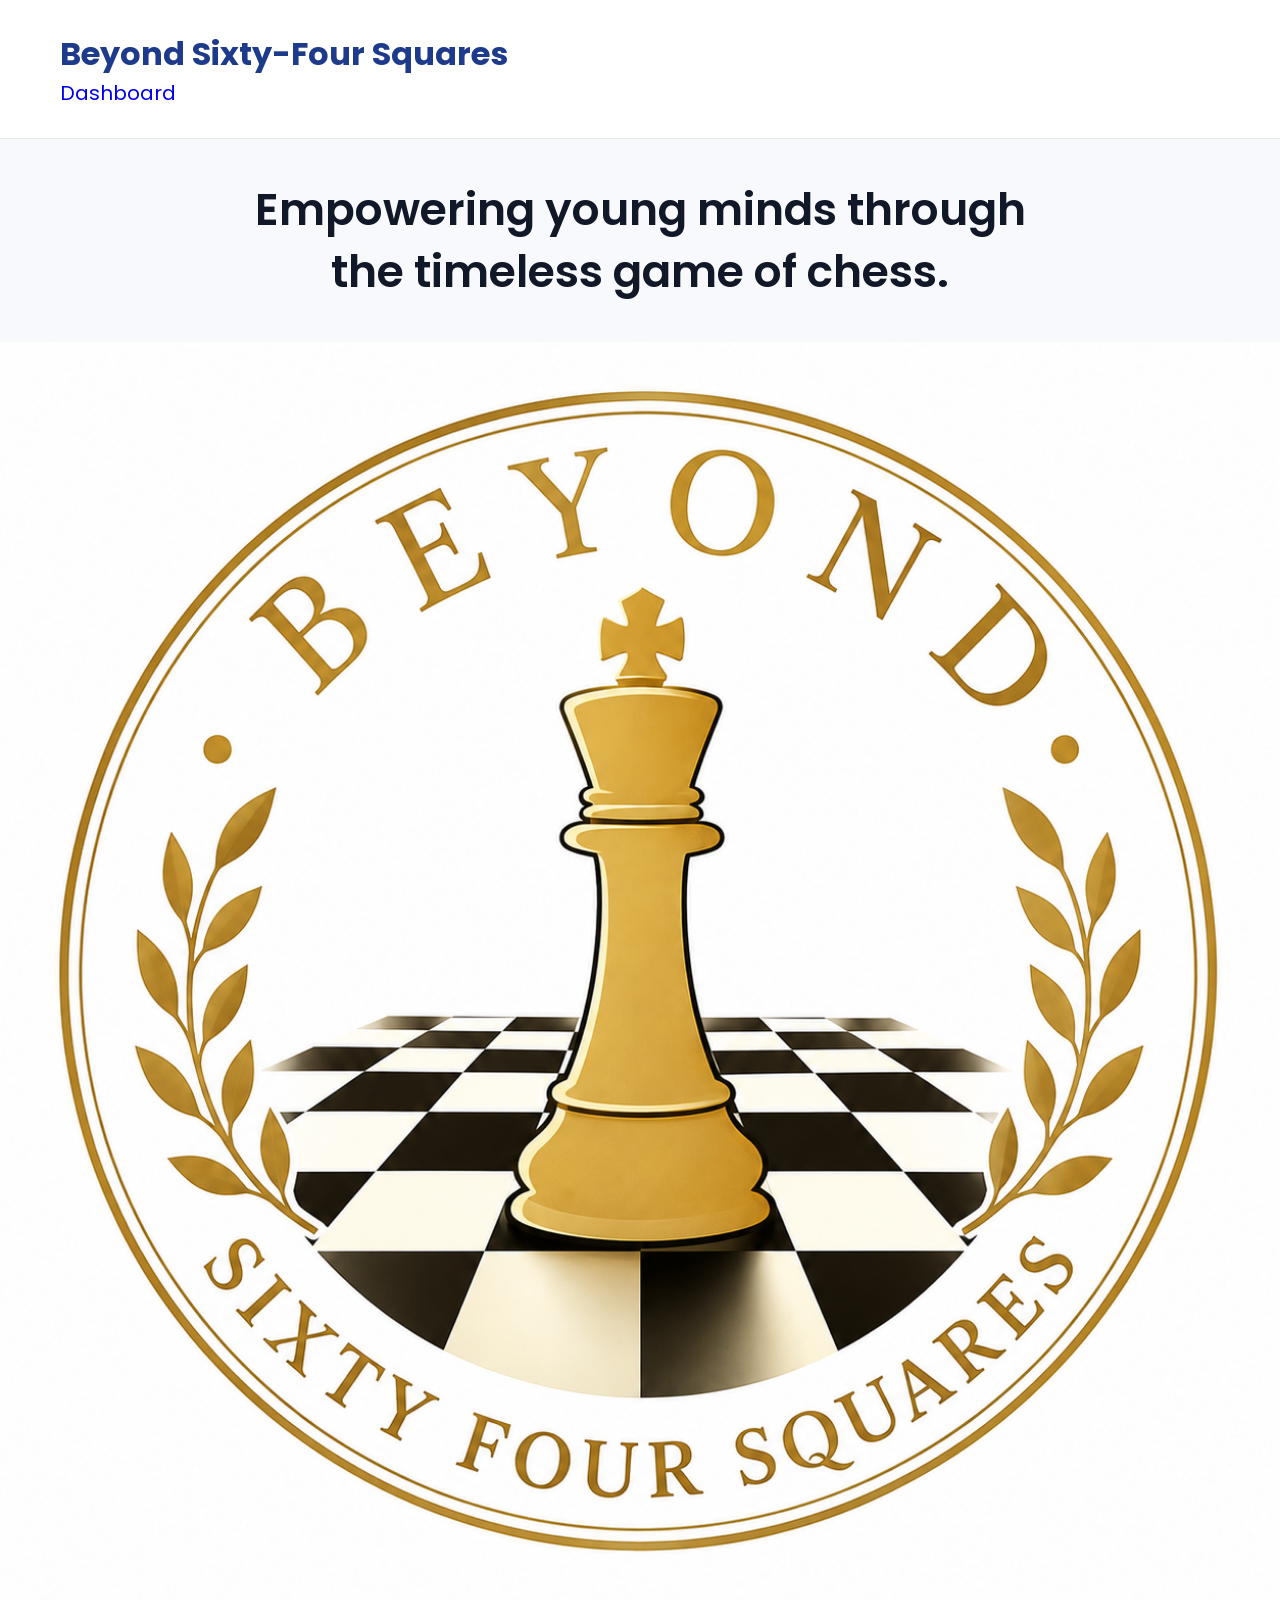
==== index.html @ 9c652033 "Update index.html" ====
<!DOCTYPE html>
<html lang="en">
   
<head>
    <meta charset="UTF-8">
    <meta name="viewport" content="width=device-width, initial-scale=1.0">
    <title>Beyond Sixty-Four Squares</title>
    <link rel="stylesheet" href="style.css">
</head>
<body>
    
   <header>
    <h1>Beyond Sixty-Four Squares</h1>

    <nav>
        <a href="dashboard.html">Dashboard</a>
    </nav>
</header>
   
    <main class="hero">
        <h2>Empowering young minds through the timeless game of chess.</h2>
    </main>

   <img src="Beyond_64_Squares_NEW.png" alt="club_image">
</body>
</html>
---- style.css ----
/* Google Font */
@import url('https://fonts.googleapis.com/css2?family=Poppins:wght@300;400;600;700&display=swap');

*{
    margin:0;
    padding:0;
    box-sizing:border-box;
}

body{
    font-family:'Poppins',sans-serif;
    background:#f8f9fc;
    color:#1f2937;
    height:100vh;
    display:flex;
    flex-direction:column;
}

header{
    padding:30px 60px;
    background:white;
    border-bottom:1px solid #e5e7eb;
}

header h1{
    font-size:2rem;
    font-weight:700;
    color:#1e3a8a;
}

header nav a {
    font-size: 20px;
    text-decoration: none;
}

.hero{
    flex:1;
    display:flex;
    justify-content:center;
    align-items:center;
    text-align:center;
    padding:40px;
}

.hero h2{
    max-width:800px;
    font-size:2.75rem;
    font-weight:600;
    line-height:1.4;
    color:#111827;
}
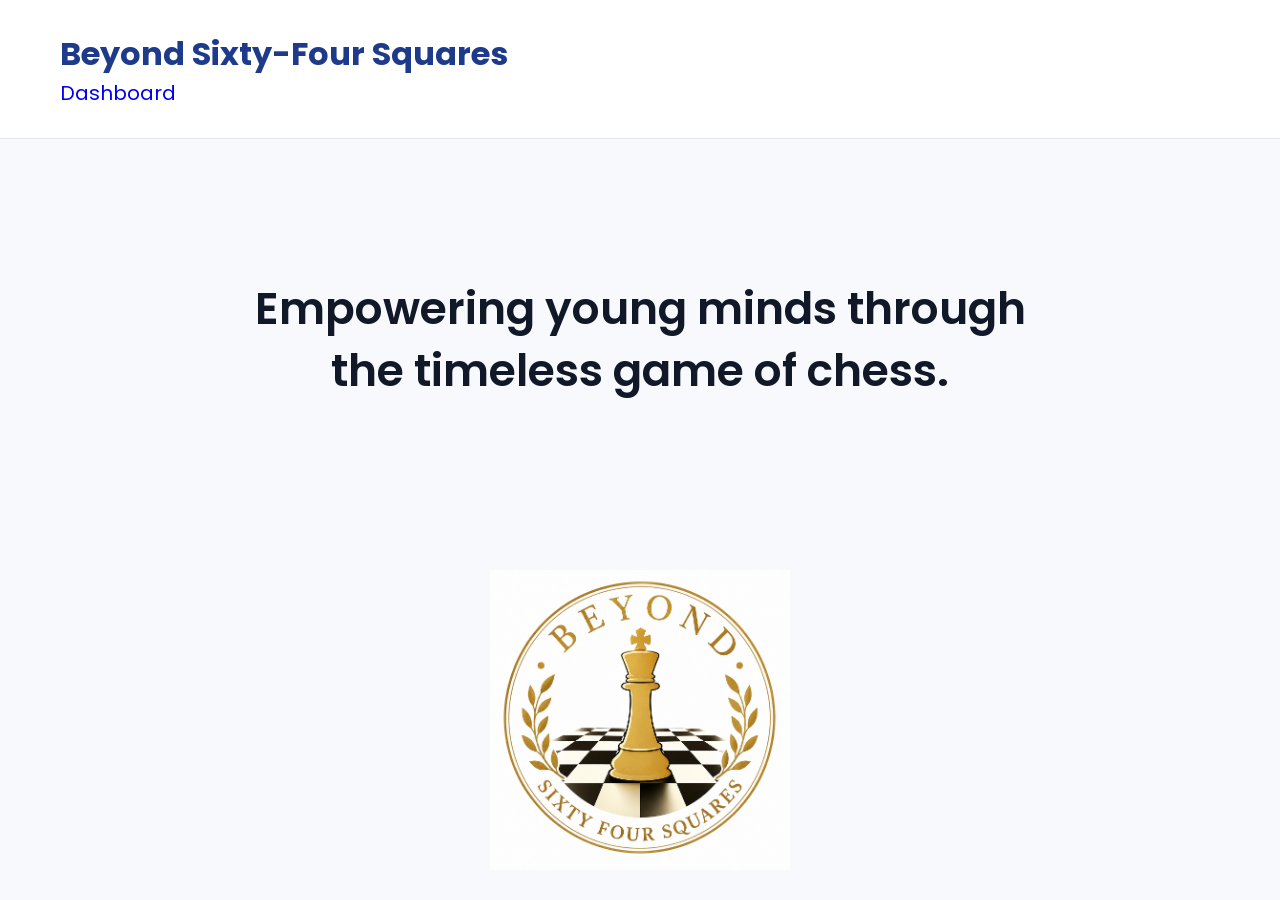
==== commit f342685d: "Update index.html" ====
--- a/index.html
+++ b/index.html
@@ -21,6 +21,6 @@
         <h2>Empowering young minds through the timeless game of chess.</h2>
     </main>
 
-   <img src="Beyond_64_Squares_NEW.png" alt="club_image">
+   <img src="Beyond_64_Squares_NEW.png" alt="club_image" class="hero-logo">
 </body>
 </html>
--- a/style.css
+++ b/style.css
@@ -49,3 +49,10 @@
     line-height:1.4;
     color:#111827;
 }
+
+img {
+    width: 300px;
+    height: auto;
+    display: block;
+    margin: 30px auto;
+}
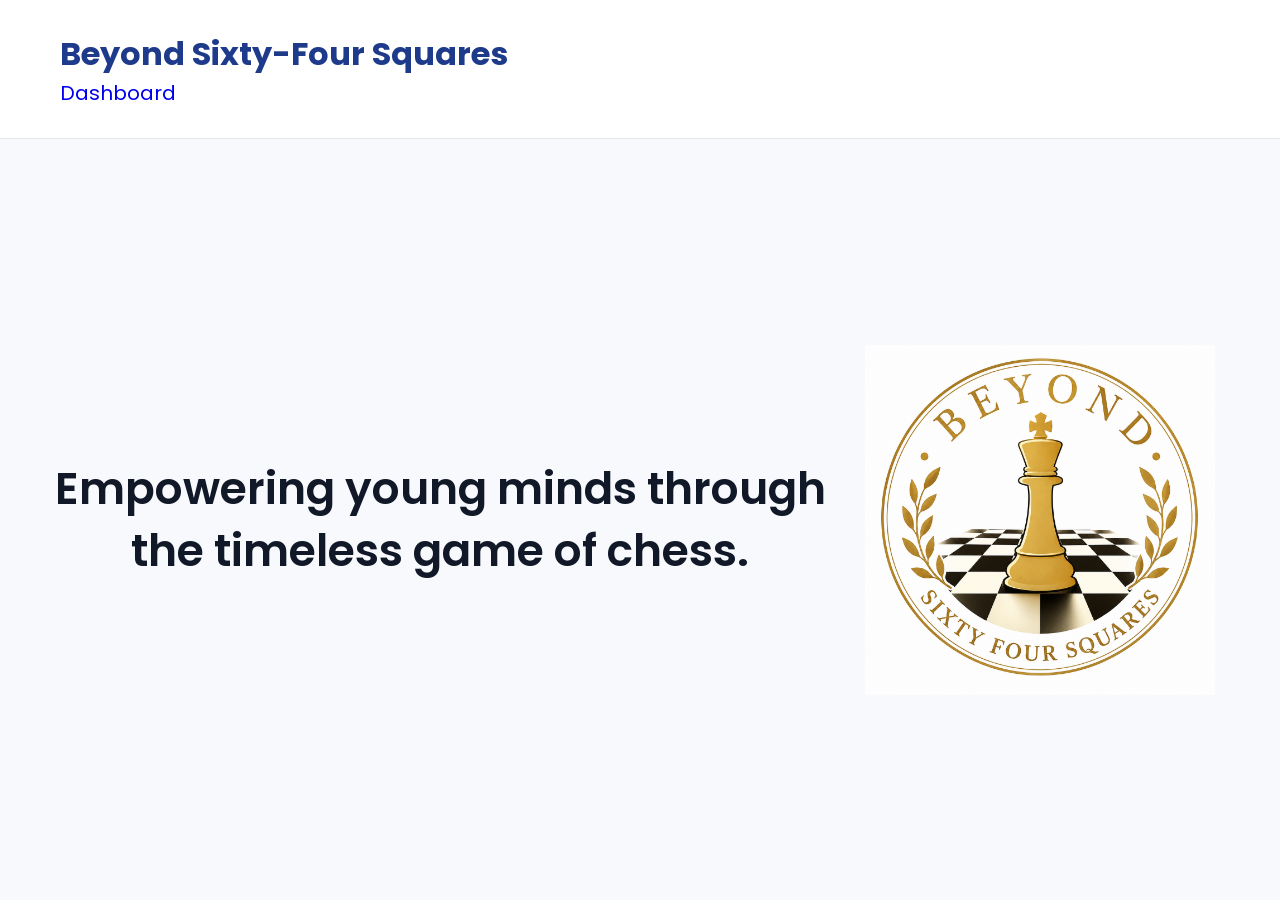
==== commit 06a8ce7d: "Update index.html" ====
--- a/index.html
+++ b/index.html
@@ -19,8 +19,9 @@
    
     <main class="hero">
         <h2>Empowering young minds through the timeless game of chess.</h2>
+        <img src="Beyond_64_Squares_NEW.png" alt="club_image" class="hero-logo">
     </main>
 
-   <img src="Beyond_64_Squares_NEW.png" alt="club_image" class="hero-logo">
+   
 </body>
 </html>
--- a/style.css
+++ b/style.css
@@ -50,9 +50,12 @@
     color:#111827;
 }
 
-img {
-    width: 300px;
+.hero-logo {
+    width: 350px;
     height: auto;
     display: block;
-    margin: 30px auto;
+    margin: 40px auto;
 }
+
+
+
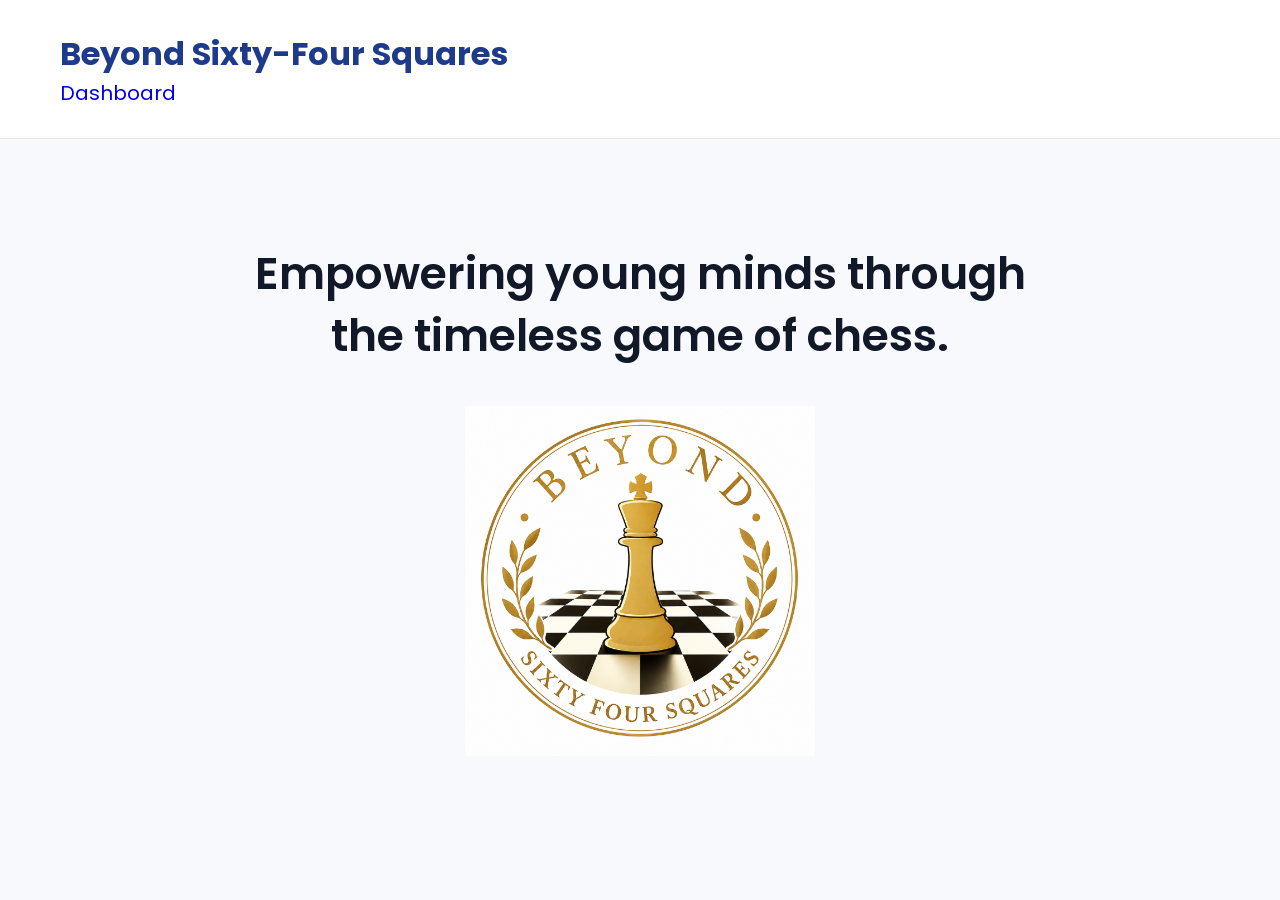
==== commit e08b8f3b: "Update index.html" ====
--- a/index.html
+++ b/index.html
@@ -17,10 +17,16 @@
     </nav>
 </header>
    
-    <main class="hero">
+   <main class="hero">
+    <div>
         <h2>Empowering young minds through the timeless game of chess.</h2>
-        <img src="Beyond_64_Squares_NEW.png" alt="club_image" class="hero-logo">
-    </main>
+        <img
+            src="Beyond_64_Squares_NEW.png"
+            alt="Club image"
+            class="hero-logo"
+        >
+    </div>
+  </main>
 
    
 </body>
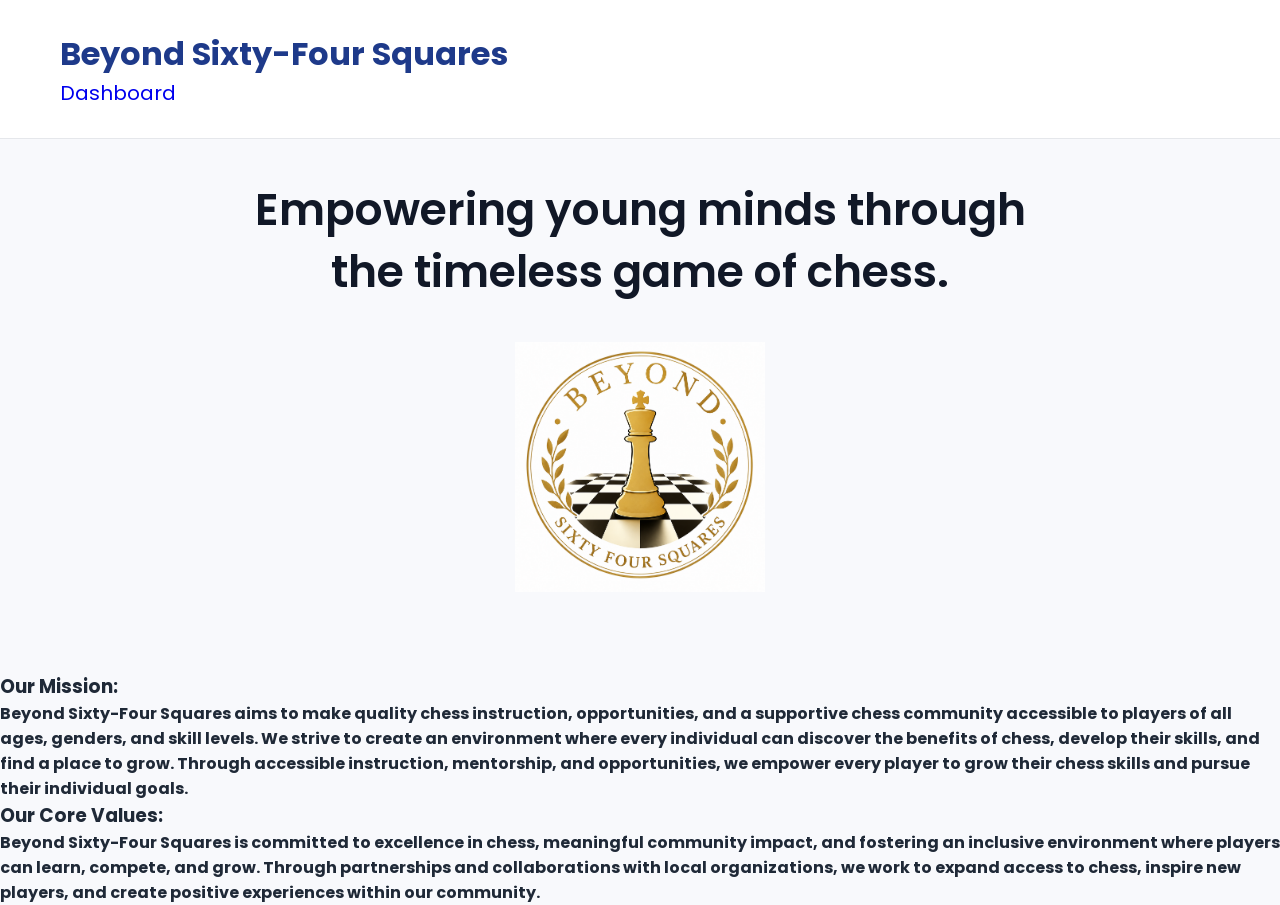
==== commit 59f9a45f: "Update index.html" ====
--- a/index.html
+++ b/index.html
@@ -27,7 +27,26 @@
         >
     </div>
   </main>
-
+<h3>
+   Our Mission:
+</h3>
+   <h4>
+      Beyond Sixty-Four Squares aims to make quality chess instruction, opportunities,
+      and a supportive chess community accessible to players of all ages, genders, and skill levels. 
+      We strive to create an environment where every individual can discover the benefits of chess, 
+      develop their skills, and find a place to grow. 
+      Through accessible instruction, mentorship, and opportunities, we empower every player 
+      to grow their chess skills and pursue their individual goals.
+   </h4>
+<h3>
+   Our Core Values:
+</h3>
+   <h4>
+      Beyond Sixty-Four Squares is committed to excellence in chess, meaningful community impact, 
+      and fostering an inclusive environment where players can learn, compete, and grow. Through partnerships and 
+      collaborations with local organizations, we work to expand access to chess, inspire new players, 
+      and create positive experiences within our community.
+   </h4>
    
 </body>
 </html>
--- a/style.css
+++ b/style.css
@@ -51,11 +51,10 @@
 }
 
 .hero-logo {
-    width: 350px;
+    width: 250px;
+    max-width: 90%;
     height: auto;
     display: block;
     margin: 40px auto;
 }
 
-
-
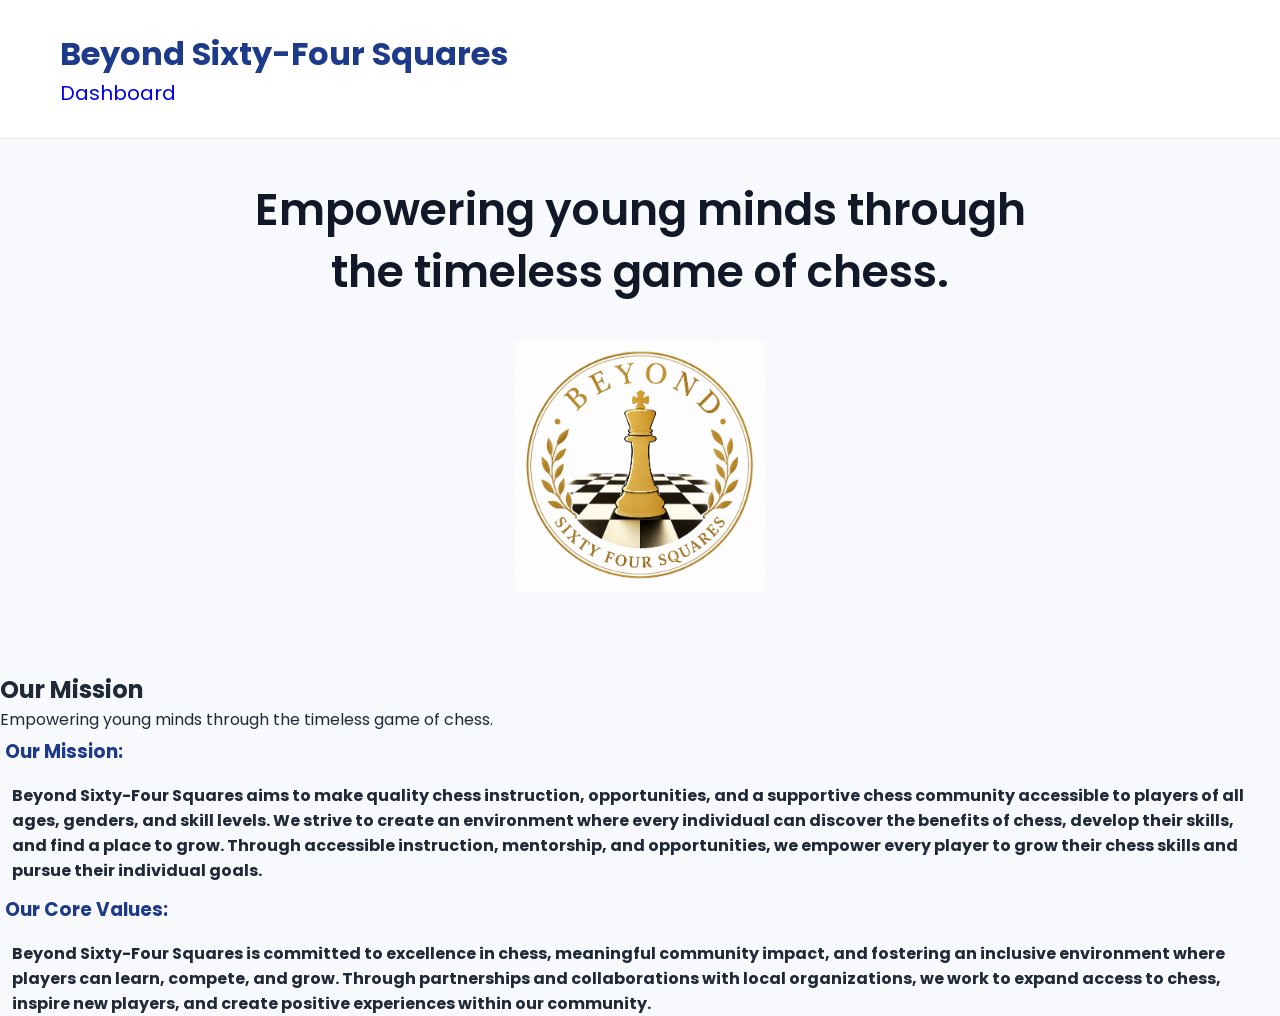
==== commit a68e2a3e: "Update index.html" ====
--- a/index.html
+++ b/index.html
@@ -27,6 +27,14 @@
         >
     </div>
   </main>
+
+<section class="scroll-section">
+    <h2>Our Mission</h2>
+    <p>
+        Empowering young minds through the timeless game of chess.
+    </p>
+</section>
+   
 <h3>
    Our Mission:
 </h3>
--- a/style.css
+++ b/style.css
@@ -58,3 +58,24 @@
     margin: 40px auto;
 }
 
+h3 {
+    margin:5px;
+    color:#1e3a8a;
+}
+
+h4{
+    margin:12px;
+    margin-bottom: 7px
+}
+
+.scroll-reveal {
+  margin: 0 0 1.4rem;
+}
+
+.scroll-reveal-text {
+  font: inherit;
+}
+
+.word {
+  display: inline-block;
+}
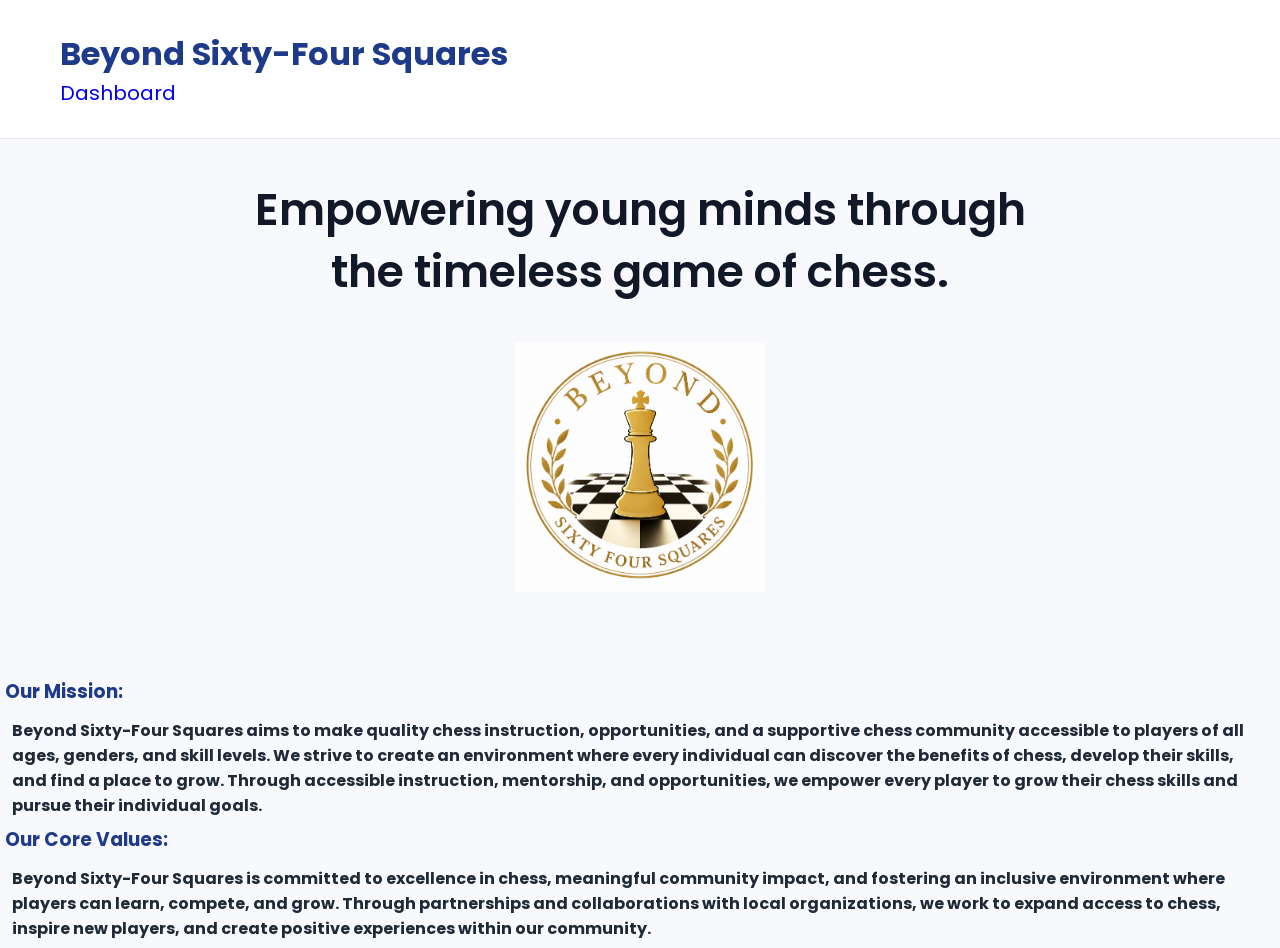
==== commit a6a8dc0f: "Update index.html" ====
--- a/index.html
+++ b/index.html
@@ -29,11 +29,6 @@
   </main>
 
 <section class="scroll-section">
-    <h2>Our Mission</h2>
-    <p>
-        Empowering young minds through the timeless game of chess.
-    </p>
-</section>
    
 <h3>
    Our Mission:
@@ -55,6 +50,8 @@
       collaborations with local organizations, we work to expand access to chess, inspire new players, 
       and create positive experiences within our community.
    </h4>
-   
+
+</section>
+
 </body>
 </html>
--- a/style.css
+++ b/style.css
@@ -68,14 +68,14 @@
     margin-bottom: 7px
 }
 
-.scroll-reveal {
-  margin: 0 0 1.4rem;
+##scrolleffect
+.scroll-section {
+    opacity: 0;
+    transform: translateY(50px);
+    transition: opacity 0.8s ease, transform 0.8s ease;
 }
 
-.scroll-reveal-text {
-  font: inherit;
+.scroll-section.show {
+    opacity: 1;
+    transform: translateY(0);
 }
-
-.word {
-  display: inline-block;
-}
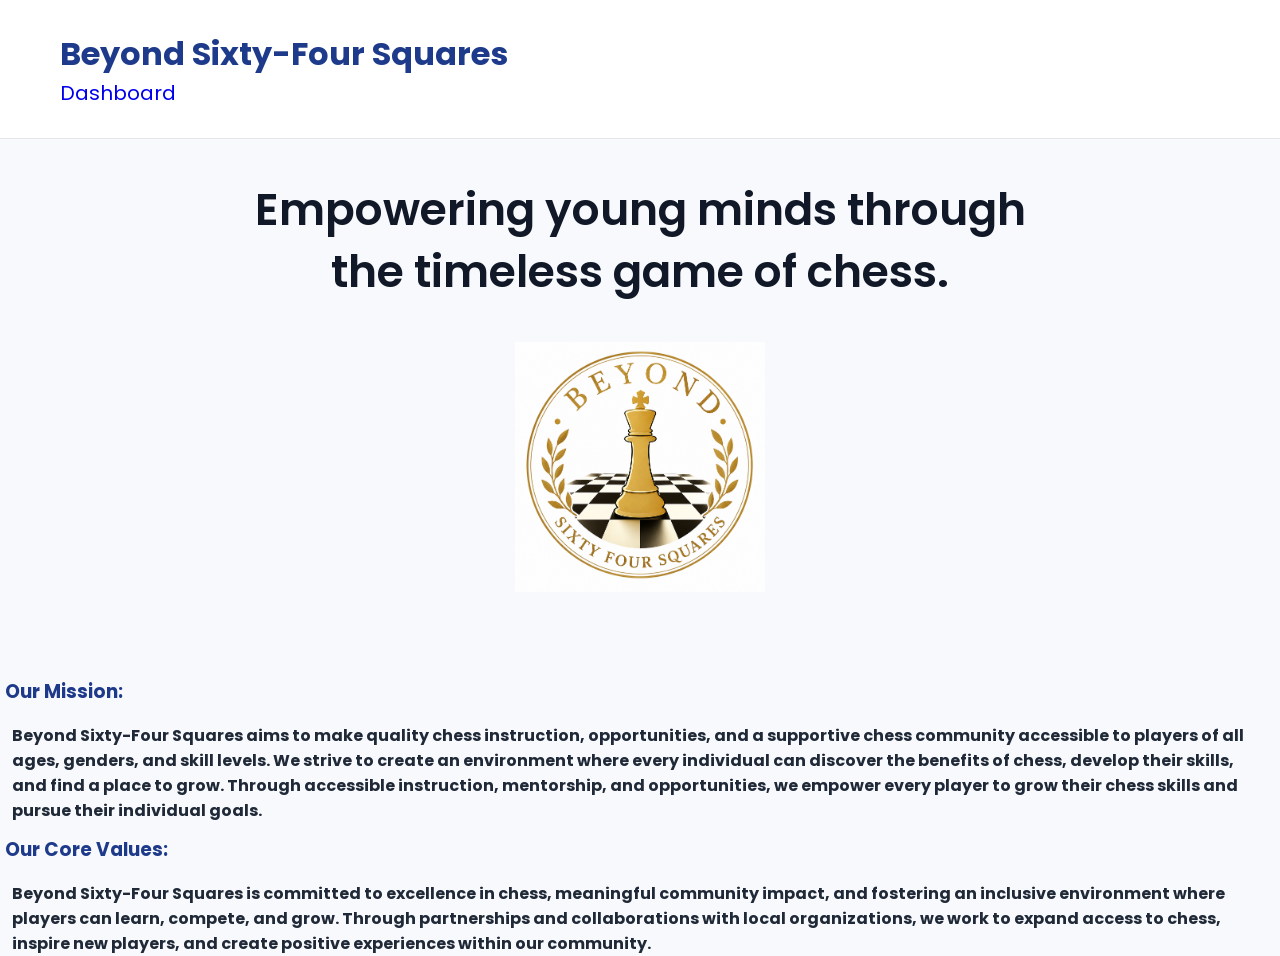
==== commit 5e12d858: "Update index.html" ====
--- a/index.html
+++ b/index.html
@@ -27,8 +27,6 @@
         >
     </div>
   </main>
-
-<section class="scroll-section">
    
 <h3>
    Our Mission:
@@ -51,7 +49,5 @@
       and create positive experiences within our community.
    </h4>
 
-</section>
-
 </body>
 </html>
